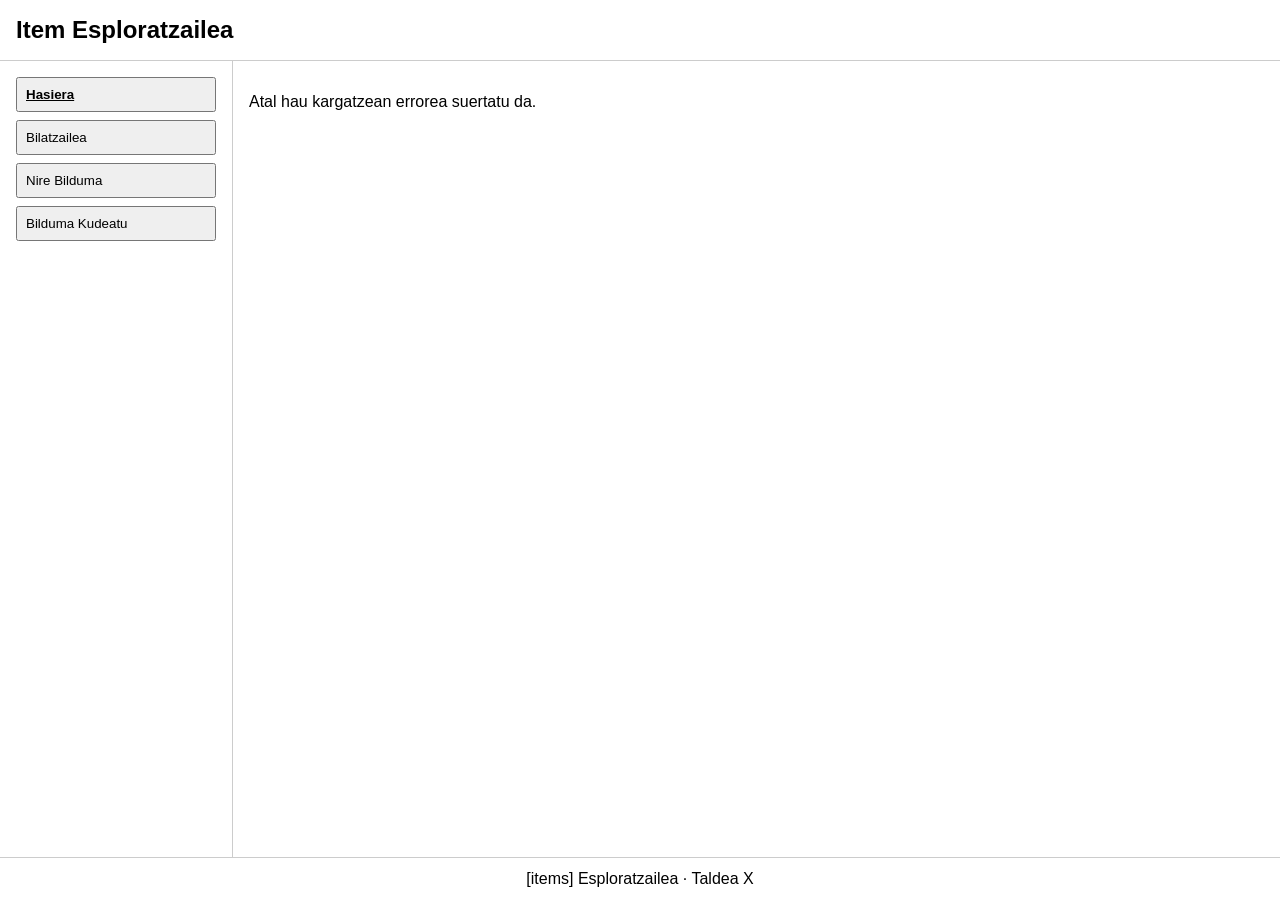
==== index.html @ 2af422e2 "Add files via upload" ====
<!DOCTYPE html>
<html lang="eu">
<head>
  <meta charset="UTF-8">
  <meta name="viewport" content="width=device-width, initial-scale=1.0">
  <title>Item esploratzailea</title>
  <link rel="stylesheet" href="css/styles.css">
</head>
<body>

  <header id="goiburua">
    <h1>Item Esploratzailea</h1>
  </header>

  <div id="biltegi-nagusia">

    <nav id="menu-nagusia">
      <button data-seccion="hasiera" class="active">Hasiera</button>
      <button data-seccion="bilatzaile">Bilatzailea</button>
      <button data-seccion="bilduma">Nire Bilduma</button>
      <button data-seccion="kudeatuBilduma">Bilduma Kudeatu</button>
    </nav>

    <main>
      <section id="atala-hasiera" class="atala aktiboa"></section>
      <section id="atala-bilatzaile" class="atala"></section>
      <section id="atala-bilduma" class="atala"></section>
      <section id="atala-kudeatuBilduma" class="atala"></section>
    </main>

  </div>

  <footer id="oina">
    <p> [items] Esploratzailea · Taldea X</p>
  </footer>

  <script src="js/item.js"></script>
  <script src="js/bildumaStorage.js"></script>
  <script src="js/api.js"></script>
  <script src="js/app.js"></script>
</body>
</html>
---- css/styles.css ----
body {
  font-family: sans-serif;
  margin: 0;
  min-height: 100vh;
  display: flex;
  flex-direction: column;
}

#goiburua {
  padding: 16px;
  border-bottom: 1px solid #ccc;
}

#goiburua h1 {
  margin: 0;
  font-size: 1.5rem;
}

#biltegi-nagusia {
  flex: 1;
  display: flex;
}

#menu-nagusia {
  display: flex;
  flex-direction: column;
  gap: 8px;
  width: 200px;
  flex-shrink: 0;
  padding: 16px;
  border-right: 1px solid #ccc;
}

#menu-nagusia button {
  padding: 8px;
  text-align: left;
}

#menu-nagusia button.active {
  font-weight: bold;
  text-decoration: underline;
}

main {
  flex: 1;
  padding: 16px;
}

#oina {
  padding: 12px 16px;
  border-top: 1px solid #ccc;
  text-align: center;
}

#oina p {
  margin: 0;
}

.atala {
  display: none;
}

.atala.aktiboa {
  display: block;
}

.item-card {
  border: 1px solid #ccc;
  border-radius: 6px;
  padding: 12px;
  margin-bottom: 12px;
  cursor: pointer;
}

.item-card img {
  max-width: 100%;
  height: auto;
}

.item-card.hautatua {
  outline: 2px solid #00a870;
}

.bilatzaile-edukia,
.bilduma-edukiak {
  display: grid;
  grid-template-columns: 2fr 1fr;
  gap: 24px;
  align-items: start;
}

#bilaketa,
#bilduma-kontrolak,
#ekintzak-kudeatu{
  margin-bottom: 24px;
}

#egoera-bilatzen:empty,
#bilduma-kontrolak:empty {
  display: none;
}

.panel {
  border: 1px solid #ccc;
  border-radius: 6px;
  padding: 12px;
}

.panel h3 {
  margin-top: 0;
}

@media (max-width: 800px) {
  #biltegi-nagusia {
    flex-direction: column;
  }

  #menu-nagusia {
    width: auto;
    flex-direction: row;
    flex-wrap: wrap;
    border-right: none;
    border-bottom: 1px solid #ccc;
  }

  .bilatzaile-edukia,
  .bilduma-edukiak {
    grid-template-columns: 1fr;
  }
}
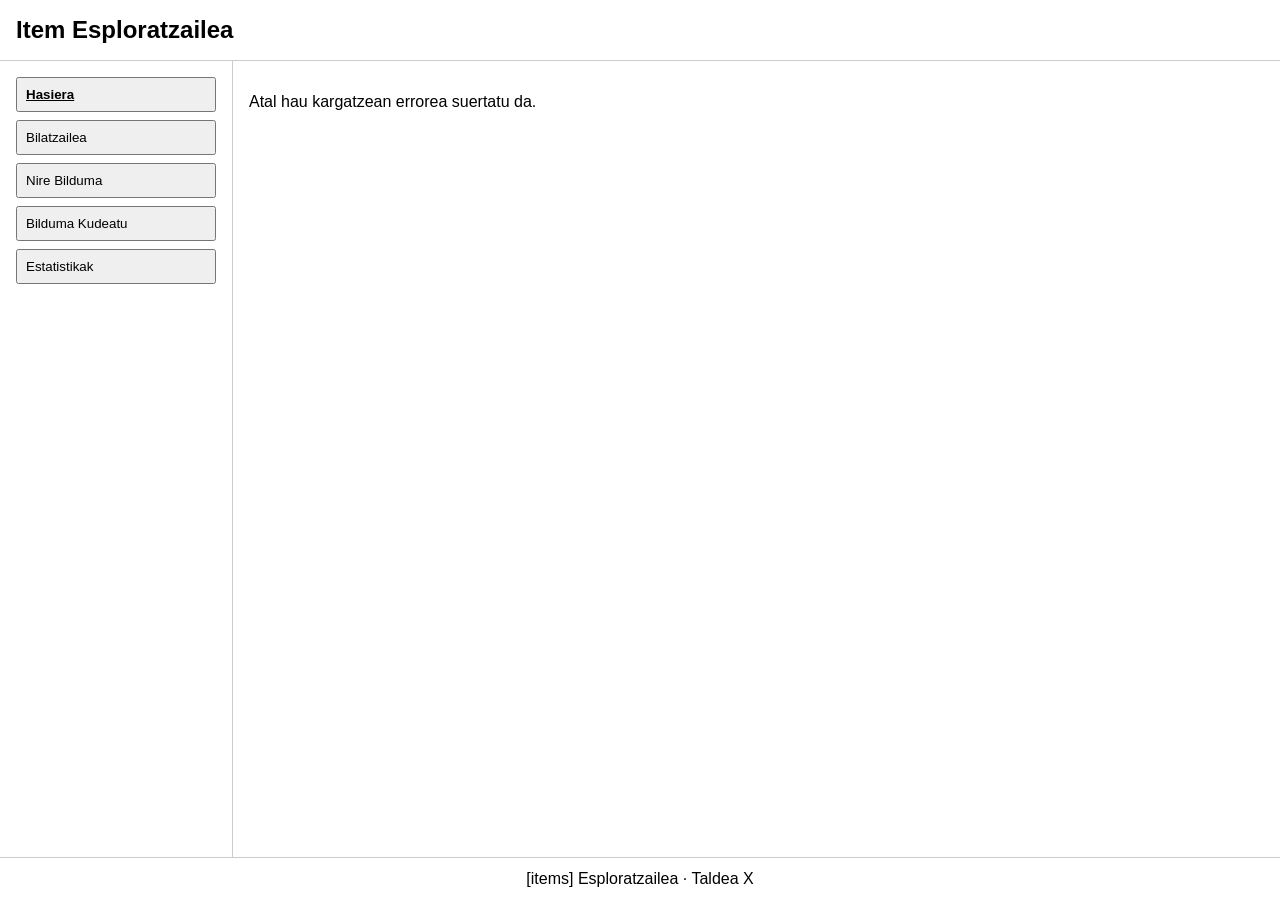
==== commit 66b0d6dc: "4. urratsa: Estatistikak atala gehituta" ====
--- a/index.html
+++ b/index.html
@@ -19,6 +19,7 @@
       <button data-seccion="bilatzaile">Bilatzailea</button>
       <button data-seccion="bilduma">Nire Bilduma</button>
       <button data-seccion="kudeatuBilduma">Bilduma Kudeatu</button>
+      <button data-seccion="estatistikak">Estatistikak</button>
     </nav>
 
     <main>
@@ -26,6 +27,7 @@
       <section id="atala-bilatzaile" class="atala"></section>
       <section id="atala-bilduma" class="atala"></section>
       <section id="atala-kudeatuBilduma" class="atala"></section>
+      <section id="atala-estatistikak" class="atala"></section>
     </main>
 
   </div>
--- a/css/styles.css
+++ b/css/styles.css
@@ -92,8 +92,10 @@
 #bilaketa,
 #bilduma-kontrolak,
 #ekintzak-kudeatu{
-  margin-bottom: 24px;
-}
+  display: flex;
+  flex-wrap: wrap;      /* Por si la pantalla es pequeña, que bajen sin romperse */
+  align-items: center;  /* Los alinea verticalmente al centro */
+  gap: 16px;}
 
 #egoera-bilatzen:empty,
 #bilduma-kontrolak:empty {
@@ -108,6 +110,22 @@
 
 .panel h3 {
   margin-top: 0;
+}
+
+ .kudeatu {
+  border: 1px solid #d1d5db;
+  border-radius: 8px;
+  padding: 20px;
+  margin-bottom: 20px; 
+  background-color: #ffffff;
+  }
+
+.kudeatu input,
+.kudeatu textarea {
+  width: 100%;
+  box-sizing: border-box;
+  margin-bottom: 12px;
+  padding: 8px;
 }
 
 @media (max-width: 800px) {
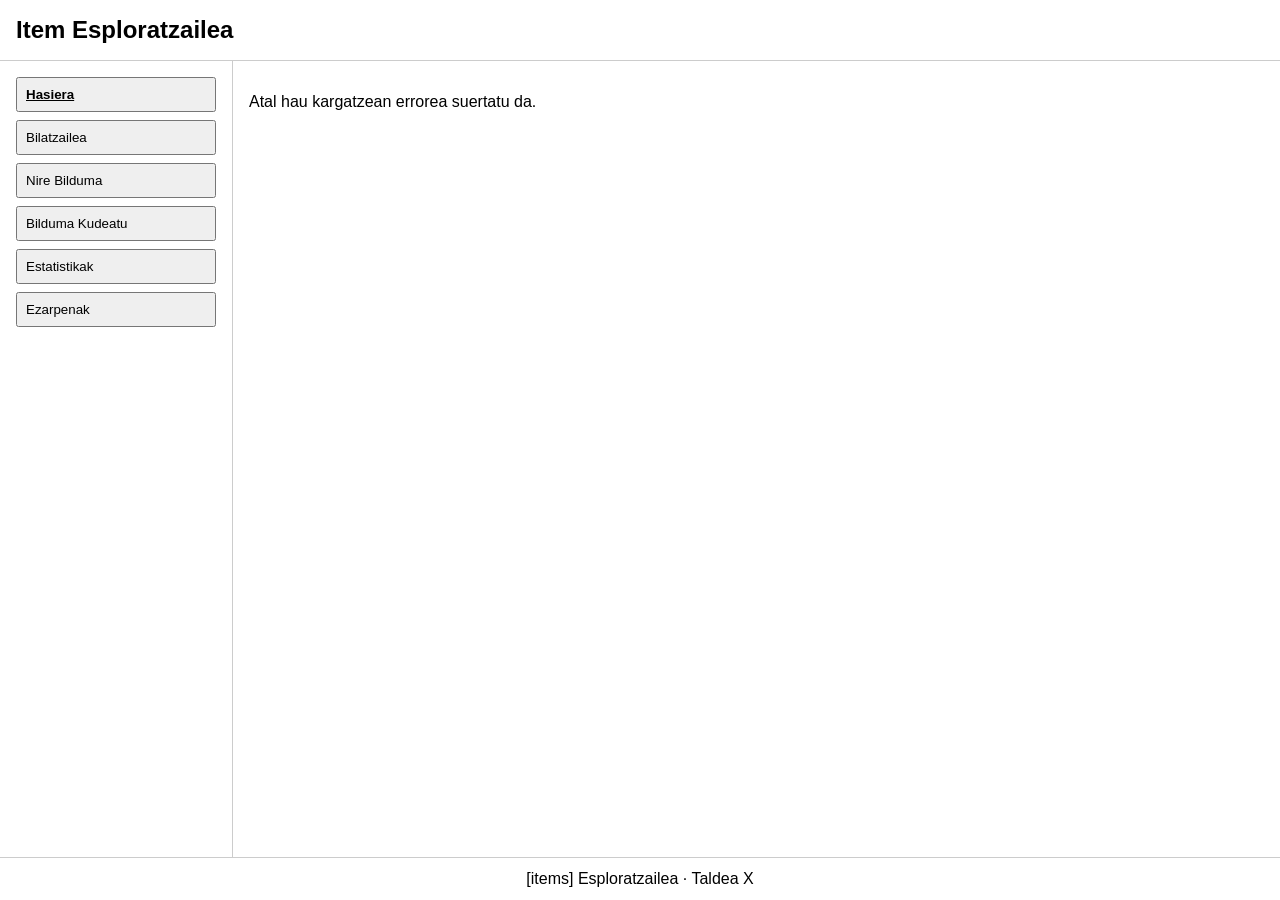
==== commit a9911e6e: "5. urratsa: Ezarpenak atala eta modu iluna" ====
--- a/index.html
+++ b/index.html
@@ -20,6 +20,7 @@
       <button data-seccion="bilduma">Nire Bilduma</button>
       <button data-seccion="kudeatuBilduma">Bilduma Kudeatu</button>
       <button data-seccion="estatistikak">Estatistikak</button>
+      <button data-seccion="ezarpenak">Ezarpenak</button>
     </nav>
 
     <main>
@@ -28,6 +29,7 @@
       <section id="atala-bilduma" class="atala"></section>
       <section id="atala-kudeatuBilduma" class="atala"></section>
       <section id="atala-estatistikak" class="atala"></section>
+      <section id="atala-ezarpenak" class="atala"></section>
     </main>
 
   </div>
--- a/css/styles.css
+++ b/css/styles.css
@@ -20,7 +20,15 @@
   flex: 1;
   display: flex;
 }
-
+#bilatzaile-edukia {
+  display: flex;
+  gap: 20px;
+  align-items: flex-start;
+}
+#bilatzaile-edukia .panel {
+  flex: 1;
+  margin-bottom: 0; 
+}
 #menu-nagusia {
   display: flex;
   flex-direction: column;
@@ -54,6 +62,12 @@
 
 #oina p {
   margin: 0;
+}
+
+body.iluna {
+  background: #1e1e1e;
+  color: #eee;
+  color-scheme: dark;
 }
 
 .atala {
@@ -93,8 +107,8 @@
 #bilduma-kontrolak,
 #ekintzak-kudeatu{
   display: flex;
-  flex-wrap: wrap;      /* Por si la pantalla es pequeña, que bajen sin romperse */
-  align-items: center;  /* Los alinea verticalmente al centro */
+  flex-wrap: wrap;      
+  align-items: center; 
   gap: 16px;}
 
 #egoera-bilatzen:empty,
@@ -106,6 +120,7 @@
   border: 1px solid #ccc;
   border-radius: 6px;
   padding: 12px;
+  margin-bottom: 16px;
 }
 
 .panel h3 {
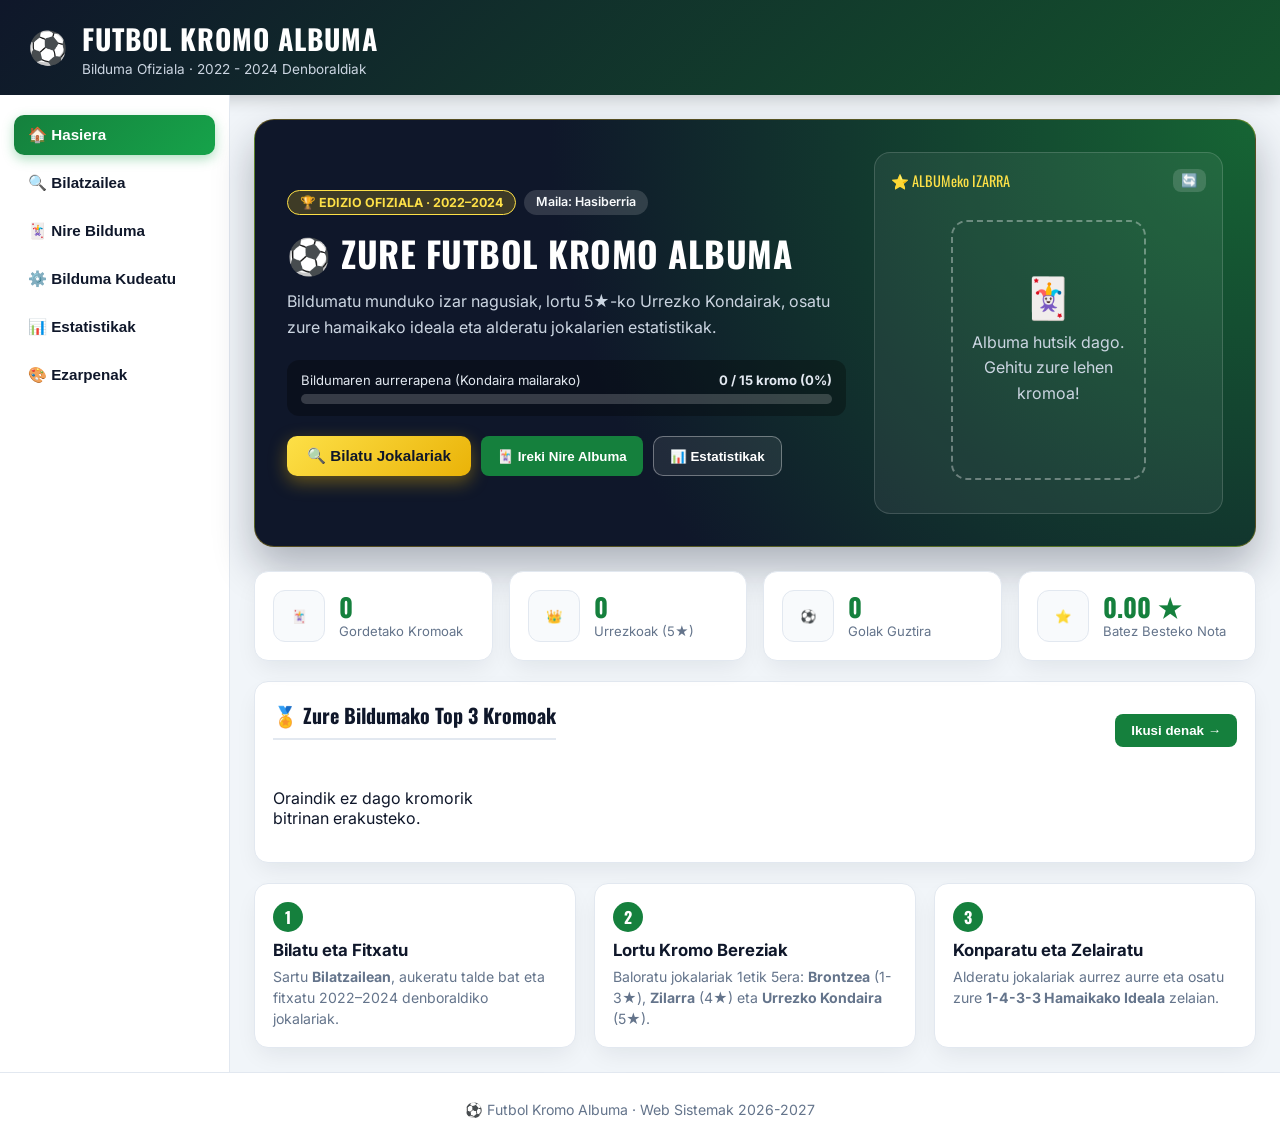
==== commit cee18afc: "Milestone 2: kromo albuma, portada, konparatzailea eta ezarpenak hobetuta" ====
--- a/index.html
+++ b/index.html
@@ -3,24 +3,33 @@
 <head>
   <meta charset="UTF-8">
   <meta name="viewport" content="width=device-width, initial-scale=1.0">
-  <title>Item esploratzailea</title>
+  <title>Kromo Albuma · Item Esploratzailea</title>
+  <link rel="preconnect" href="https://fonts.googleapis.com">
+  <link rel="preconnect" href="https://fonts.gstatic.com" crossorigin>
+  <link href="https://fonts.googleapis.com/css2?family=Inter:wght@400;500;600;700&family=Oswald:wght@600;700&display=swap" rel="stylesheet">
   <link rel="stylesheet" href="css/styles.css">
 </head>
 <body>
 
   <header id="goiburua">
-    <h1>Item Esploratzailea</h1>
+    <div class="goiburua-edukia">
+      <span class="goiburua-ikonoa">⚽</span>
+      <div>
+        <h1>FUTBOL KROMO ALBUMA</h1>
+        <p class="goiburua-azpititulua">Bilduma Ofiziala · 2022 - 2024 Denboraldiak</p>
+      </div>
+    </div>
   </header>
 
   <div id="biltegi-nagusia">
 
     <nav id="menu-nagusia">
-      <button data-seccion="hasiera" class="active">Hasiera</button>
-      <button data-seccion="bilatzaile">Bilatzailea</button>
-      <button data-seccion="bilduma">Nire Bilduma</button>
-      <button data-seccion="kudeatuBilduma">Bilduma Kudeatu</button>
-      <button data-seccion="estatistikak">Estatistikak</button>
-      <button data-seccion="ezarpenak">Ezarpenak</button>
+      <button data-seccion="hasiera" class="active">🏠 Hasiera</button>
+      <button data-seccion="bilatzaile">🔍 Bilatzailea</button>
+      <button data-seccion="bilduma">🃏 Nire Bilduma</button>
+      <button data-seccion="kudeatuBilduma">⚙️ Bilduma Kudeatu</button>
+      <button data-seccion="estatistikak">📊 Estatistikak</button>
+      <button data-seccion="ezarpenak">🎨 Ezarpenak</button>
     </nav>
 
     <main>
@@ -35,7 +44,7 @@
   </div>
 
   <footer id="oina">
-    <p> [items] Esploratzailea · Taldea X</p>
+    <p>⚽ Futbol Kromo Albuma · Web Sistemak 2026-2027</p>
   </footer>
 
   <script src="js/item.js"></script>
@@ -43,4 +52,4 @@
   <script src="js/api.js"></script>
   <script src="js/app.js"></script>
 </body>
-</html>
+</html>
--- a/css/styles.css
+++ b/css/styles.css
@@ -1,149 +1,1651 @@
+:root {
+  --bg: #f1f5f9;
+  --surface: #ffffff;
+  --surface-alt: #f8fafc;
+  --text: #0f172a;
+  --text-muted: #64748b;
+  --border: #e2e8f0;
+  --primary: #15803d;
+  --primary-hover: #166534;
+  --accent: #eab308;
+  --shadow: 0 10px 25px -5px rgba(15, 23, 42, 0.08);
+}
+
+body.iluna {
+  --bg: #0b1120;
+  --surface: #1e293b;
+  --surface-alt: #0f172a;
+  --text: #f1f5f9;
+  --text-muted: #94a3b8;
+  --border: #334155;
+  --primary: #22c55e;
+  --primary-hover: #16a34a;
+  --shadow: 0 12px 30px rgba(0, 0, 0, 0.45);
+  color-scheme: dark;
+}
+
+* {
+  box-sizing: border-box;
+}
+
 body {
-  font-family: sans-serif;
+  font-family: 'Inter', sans-serif;
+  background-color: var(--bg);
+  color: var(--text);
   margin: 0;
   min-height: 100vh;
   display: flex;
   flex-direction: column;
-}
-
+  transition: background-color 0.25s ease, color 0.25s ease;
+}
+
+/* ===== GOIBURUA ===== */
 #goiburua {
-  padding: 16px;
-  border-bottom: 1px solid #ccc;
+  background: linear-gradient(135deg, #0f172a 0%, #14532d 100%);
+  color: #ffffff;
+  padding: 18px 28px;
+  box-shadow: 0 4px 16px rgba(0, 0, 0, 0.2);
+}
+
+.goiburua-edukia {
+  display: flex;
+  align-items: center;
+  gap: 14px;
+}
+
+.goiburua-ikonoa {
+  font-size: 2rem;
 }
 
 #goiburua h1 {
+  font-family: 'Oswald', sans-serif;
   margin: 0;
-  font-size: 1.5rem;
-}
-
+  font-size: 1.75rem;
+  letter-spacing: 1px;
+}
+
+.goiburua-azpititulua {
+  margin: 2px 0 0;
+  font-size: 0.85rem;
+  color: #cbd5e1;
+}
+
+/* ===== EGITURA NAGUSIA ===== */
 #biltegi-nagusia {
   flex: 1;
   display: flex;
 }
-#bilatzaile-edukia {
-  display: flex;
-  gap: 20px;
-  align-items: flex-start;
-}
-#bilatzaile-edukia .panel {
-  flex: 1;
-  margin-bottom: 0; 
-}
+
 #menu-nagusia {
   display: flex;
   flex-direction: column;
   gap: 8px;
-  width: 200px;
+  width: 230px;
   flex-shrink: 0;
-  padding: 16px;
-  border-right: 1px solid #ccc;
+  padding: 20px 14px;
+  background-color: var(--surface);
+  border-right: 1px solid var(--border);
 }
 
 #menu-nagusia button {
-  padding: 8px;
+  padding: 11px 14px;
   text-align: left;
+  font-size: 0.95rem;
+  font-weight: 600;
+  border: none;
+  border-radius: 10px;
+  background: transparent;
+  color: var(--text);
+  cursor: pointer;
+  transition: all 0.2s ease;
+}
+
+#menu-nagusia button:hover {
+  background-color: var(--surface-alt);
+  transform: translateX(3px);
 }
 
 #menu-nagusia button.active {
-  font-weight: bold;
-  text-decoration: underline;
+  background: linear-gradient(135deg, #15803d, #16a34a);
+  color: #ffffff;
+  box-shadow: 0 4px 12px rgba(22, 163, 74, 0.35);
 }
 
 main {
   flex: 1;
-  padding: 16px;
-}
-
-#oina {
-  padding: 12px 16px;
-  border-top: 1px solid #ccc;
-  text-align: center;
-}
-
-#oina p {
-  margin: 0;
-}
-
-body.iluna {
-  background: #1e1e1e;
-  color: #eee;
-  color-scheme: dark;
+  padding: 24px;
+  max-width: 1500px;
+}
+
+main > section > h2 {
+  font-family: 'Oswald', sans-serif;
+  font-size: 1.8rem;
+  margin-top: 0;
+  letter-spacing: 0.5px;
 }
 
 .atala {
   display: none;
+  animation: agertu 0.25s ease;
 }
 
 .atala.aktiboa {
   display: block;
 }
 
-.item-card {
-  border: 1px solid #ccc;
-  border-radius: 6px;
-  padding: 12px;
-  margin-bottom: 12px;
+@keyframes agertu {
+  from { opacity: 0; transform: translateY(6px); }
+  to { opacity: 1; transform: translateY(0); }
+}
+
+/* ===== PANELAK ETA BOTOIAK ===== */
+.panel {
+  background-color: var(--surface);
+  border: 1px solid var(--border);
+  border-radius: 14px;
+  padding: 18px;
+  margin-bottom: 20px;
+  box-shadow: var(--shadow);
+}
+
+.panel h3 {
+  font-family: 'Oswald', sans-serif;
+  margin-top: 0;
+  font-size: 1.25rem;
+  border-bottom: 2px solid var(--border);
+  padding-bottom: 8px;
+}
+
+input[type="text"],
+input[type="number"],
+select,
+textarea {
+  padding: 9px 12px;
+  border: 1px solid var(--border);
+  border-radius: 8px;
+  background-color: var(--surface-alt);
+  color: var(--text);
+  font-family: inherit;
+  font-size: 0.92rem;
+}
+
+button[type="submit"],
+.botoi-nagusia,
+#harritu-botoia,
+#emaitzak-ezabatu,
+#botoia-hustu {
+  padding: 9px 16px;
+  border: none;
+  border-radius: 8px;
+  font-weight: 600;
   cursor: pointer;
-}
-
-.item-card img {
-  max-width: 100%;
-  height: auto;
-}
-
-.item-card.hautatua {
-  outline: 2px solid #00a870;
-}
-
-.bilatzaile-edukia,
+  background-color: var(--primary);
+  color: #ffffff;
+  transition: all 0.2s ease;
+}
+
+button[type="submit"]:hover,
+.botoi-nagusia:hover {
+  background-color: var(--primary-hover);
+  transform: translateY(-1px);
+}
+
+#harritu-botoia {
+  background: linear-gradient(135deg, #d97706, #eab308);
+  color: #0f172a;
+}
+
+#emaitzak-ezabatu,
+#botoia-hustu,
+.botoi-arriskua {
+  background-color: #dc2626;
+  color: #ffffff;
+  padding: 9px 16px;
+  border: none;
+  border-radius: 8px;
+  font-weight: 600;
+  cursor: pointer;
+}
+
+/* ===== SARETAK (BILATZAILEA ETA BILDUMA) ===== */
+#bilatzaile-edukia {
+  display: grid;
+  grid-template-columns: 1fr 1.6fr 1.2fr;
+  gap: 20px;
+  align-items: start;
+}
+
 .bilduma-edukiak {
   display: grid;
-  grid-template-columns: 2fr 1fr;
+  grid-template-columns: 1.8fr 1.1fr;
   gap: 24px;
   align-items: start;
 }
 
 #bilaketa,
-#bilduma-kontrolak,
-#ekintzak-kudeatu{
-  display: flex;
-  flex-wrap: wrap;      
-  align-items: center; 
-  gap: 16px;}
-
-#egoera-bilatzen:empty,
-#bilduma-kontrolak:empty {
-  display: none;
-}
-
-.panel {
-  border: 1px solid #ccc;
+#bilduma-kontrolak {
+  display: flex;
+  flex-wrap: wrap;
+  align-items: center;
+  gap: 14px;
+}
+
+.kontrol-taldea {
+  display: flex;
+  flex-direction: column;
+  gap: 4px;
+  font-size: 0.85rem;
+  font-weight: 600;
+}
+
+/* Kromo sareta (Album estiloa) */
+#lista-bilduma,
+#emaitzak-bilaketa {
+  display: grid;
+  grid-template-columns: repeat(auto-fill, minmax(195px, 1fr));
+  gap: 18px;
+}
+
+/* ===== KROMO DISEINUA (PANINI / FUT STYLE) ===== */
+.kromo {
+  position: relative;
+  border-radius: 16px;
+  padding: 14px 12px;
+  cursor: pointer;
+  overflow: hidden;
+  display: flex;
+  flex-direction: column;
+  align-items: center;
+  text-align: center;
+  border: 3px solid #94a3b8;
+  box-shadow: 0 10px 20px rgba(0, 0, 0, 0.18);
+  transition: transform 0.15s ease, box-shadow 0.2s ease;
+  user-select: none;
+}
+
+.kromo:hover {
+  box-shadow: 0 16px 32px rgba(0, 0, 0, 0.3);
+}
+
+.kromo.hautatua {
+  outline: 4px solid #22c55e;
+  outline-offset: 2px;
+}
+
+/* Distira holografikoa */
+.kromo-distira {
+  position: absolute;
+  inset: 0;
+  background: linear-gradient(
+    115deg,
+    transparent 20%,
+    rgba(255, 255, 255, 0.35) 48%,
+    rgba(255, 255, 255, 0.55) 50%,
+    rgba(255, 255, 255, 0.35) 52%,
+    transparent 80%
+  );
+  transform: translateX(-100%);
+  transition: transform 0.6s ease;
+  pointer-events: none;
+}
+
+.kromo:hover .kromo-distira {
+  transform: translateX(100%);
+}
+
+/* Kromo motak (Arrarotasuna) */
+.kromo-estandar {
+  background: linear-gradient(160deg, #1e293b 0%, #334155 55%, #0f172a 100%);
+  border-color: #38bdf8;
+  color: #f8fafc;
+}
+
+.kromo-brontzea {
+  background: linear-gradient(160deg, #7c2d12 0%, #b45309 50%, #451a03 100%);
+  border-color: #f59e0b;
+  color: #fef3c7;
+}
+
+.kromo-zilarra {
+  background: linear-gradient(160deg, #cbd5e1 0%, #f8fafc 45%, #94a3b8 100%);
+  border-color: #e2e8f0;
+  color: #0f172a;
+}
+
+.kromo-urrea {
+  background: linear-gradient(155deg, #fde047 0%, #eab308 42%, #a16207 100%);
+  border-color: #fef08a;
+  color: #1c1917;
+  box-shadow: 0 10px 25px rgba(234, 179, 8, 0.4);
+}
+
+.kromo-goia {
+  width: 100%;
+  display: flex;
+  justify-content: space-between;
+  align-items: flex-start;
+}
+
+.kromo-ezkerra {
+  display: flex;
+  flex-direction: column;
+  align-items: center;
+  gap: 2px;
+}
+
+.kromo-nota {
+  font-family: 'Oswald', sans-serif;
+  font-size: 1.2rem;
+  font-weight: 700;
+  line-height: 1;
+}
+
+.kromo-posizioa {
+  font-size: 0.7rem;
+  font-weight: 700;
+  letter-spacing: 0.5px;
+  opacity: 0.85;
+}
+
+.kromo-armarria {
+  width: 26px;
+  height: 26px;
+  object-fit: contain;
+  margin-top: 3px;
+  background: rgba(255, 255, 255, 0.85);
+  border-radius: 50%;
+  padding: 2px;
+}
+
+.kromo-denboraldia {
+  font-family: 'Oswald', sans-serif;
+  font-size: 0.85rem;
+  background: rgba(0, 0, 0, 0.25);
+  color: #ffffff;
+  padding: 2px 7px;
   border-radius: 6px;
+}
+
+.kromo-irudia-kontainerra {
+  width: 96px;
+  height: 96px;
+  margin: 4px 0 8px;
+  border-radius: 50%;
+  background: rgba(255, 255, 255, 0.22);
+  border: 2px solid rgba(255, 255, 255, 0.5);
+  overflow: hidden;
+  display: flex;
+  align-items: center;
+  justify-content: center;
+}
+
+.kromo-argazkia {
+  width: 100%;
+  height: 100%;
+  object-fit: cover;
+}
+
+.kromo-izena-plaka {
+  width: 100%;
+  background: rgba(0, 0, 0, 0.22);
+  border-radius: 8px;
+  padding: 5px 6px;
+  margin-bottom: 8px;
+}
+
+.kromo-zilarra .kromo-izena-plaka,
+.kromo-urrea .kromo-izena-plaka {
+  background: rgba(255, 255, 255, 0.45);
+}
+
+.kromo-izena-plaka h3 {
+  font-family: 'Oswald', sans-serif;
+  margin: 0;
+  font-size: 1rem;
+  text-transform: uppercase;
+  white-space: nowrap;
+  overflow: hidden;
+  text-overflow: ellipsis;
+}
+
+.kromo-taldea {
+  margin: 1px 0 0;
+  font-size: 0.75rem;
+  opacity: 0.85;
+  white-space: nowrap;
+  overflow: hidden;
+  text-overflow: ellipsis;
+}
+
+.kromo-stats-barra {
+  width: 100%;
+  display: grid;
+  grid-template-columns: repeat(3, 1fr);
+  border-top: 1px solid rgba(255, 255, 255, 0.35);
+  padding-top: 6px;
+}
+
+.kromo-zilarra .kromo-stats-barra,
+.kromo-urrea .kromo-stats-barra {
+  border-top-color: rgba(0, 0, 0, 0.2);
+}
+
+.kromo-stats-barra div {
+  display: flex;
+  flex-direction: column;
+  line-height: 1.1;
+}
+
+.kromo-stats-barra span {
+  font-family: 'Oswald', sans-serif;
+  font-size: 1rem;
+  font-weight: 700;
+}
+
+.kromo-stats-barra small {
+  font-size: 0.65rem;
+  opacity: 0.8;
+}
+
+/* ===== BOTONES INFERIORES DEL CROMO (KONPARATU + VOLTEO) ===== */
+.kromo-ekintza-lerroa {
+  margin-top: 8px;
+  width: 100%;
+  display: flex;
+  gap: 6px;
+  align-items: stretch;
+  height: 28px;
+}
+
+.kromo-ekintza-lerroa .konparatu-etiketa {
+  flex: 1;
+  margin-top: 0;
+  padding: 0 8px;
+  display: flex;
+  align-items: center;
+  justify-content: center;
+  gap: 6px;
+  background: rgba(15, 23, 42, 0.28);
+  border: 1px solid rgba(255, 255, 255, 0.35);
+  border-radius: 8px;
+  color: inherit;
+  font-size: 0.72rem;
+  font-weight: 700;
+  letter-spacing: 0.3px;
+  text-transform: uppercase;
+  cursor: pointer;
+  transition: all 0.2s ease;
+  user-select: none;
+}
+
+.kromo-ekintza-lerroa .konparatu-etiketa:hover {
+  background: rgba(15, 23, 42, 0.45);
+}
+
+.kromo-ekintza-lerroa .konparatu-etiketa:has(input:checked) {
+  background: #15803d;
+  border-color: #86efac;
+  color: #ffffff;
+  box-shadow: 0 2px 8px rgba(21, 128, 61, 0.5);
+}
+
+.konparatu-check {
+  width: 13px !important;
+  height: 13px !important;
+  min-width: 13px;
+  margin: 0;
+  accent-color: #22c55e;
+  cursor: pointer;
+  flex-shrink: 0;
+}
+
+.buelta-botoia {
+  width: 30px;
+  flex-shrink: 0;
+  display: flex;
+  align-items: center;
+  justify-content: center;
+  background: rgba(15, 23, 42, 0.28);
+  color: inherit;
+  border: 1px solid rgba(255, 255, 255, 0.35);
+  border-radius: 8px;
+  padding: 0;
+  font-size: 0.85rem;
+  cursor: pointer;
+  transition: all 0.2s ease;
+}
+
+.buelta-botoia:hover {
+  background: rgba(15, 23, 42, 0.5);
+  transform: rotate(180deg);
+}
+
+/* ===== KROMOAREN BUELTA (CARA / REVERSO 3D) ===== */
+.kromo-barnea {
+  width: 100%;
+  transition: transform 0.6s cubic-bezier(0.22, 1, 0.36, 1);
+  transform-style: preserve-3d;
+}
+
+.kromo.buelta-emanda .kromo-barnea {
+  transform: rotateY(180deg);
+}
+
+.kromo-aurpegia {
+  width: 100%;
+  display: flex;
+  flex-direction: column;
+  align-items: center;
+  backface-visibility: hidden;
+}
+
+.kromo-atzea {
+  position: absolute;
+  inset: 0;
   padding: 12px;
+  transform: rotateY(180deg);
+  justify-content: space-between;
+  text-align: left;
+  background: rgba(15, 23, 42, 0.92);
+  color: #f8fafc;
+  border-radius: 13px;
+}
+
+.kromo-atze-goia {
+  width: 100%;
+  display: flex;
+  justify-content: space-between;
+  align-items: center;
+  font-family: 'Oswald', sans-serif;
+  font-size: 0.9rem;
+  color: #fde047;
+  border-bottom: 1px solid rgba(255, 255, 255, 0.2);
+  padding-bottom: 4px;
+}
+
+.kromo-atze-datuak {
+  list-style: none;
+  padding: 0;
+  margin: 6px 0;
+  width: 100%;
+  font-size: 0.76rem;
+  display: flex;
+  flex-direction: column;
+  gap: 4px;
+}
+
+.kromo-atze-datuak li {
+  display: flex;
+  justify-content: space-between;
+  border-bottom: 1px dashed rgba(255, 255, 255, 0.15);
+  padding-bottom: 2px;
+}
+
+.kromo-atze-iruzkina {
+  width: 100%;
+  margin: 0;
+  font-size: 0.74rem;
+  font-style: italic;
+  background: rgba(255, 255, 255, 0.1);
+  padding: 6px;
+  border-radius: 6px;
+  text-align: center;
+  overflow: hidden;
+  text-overflow: ellipsis;
+}
+
+/* ===== XEHETASUNEN FITXA ===== */
+.xehetasun-goiburua {
+  display: flex;
+  align-items: center;
+  gap: 16px;
   margin-bottom: 16px;
 }
 
-.panel h3 {
-  margin-top: 0;
-}
-
- .kudeatu {
-  border: 1px solid #d1d5db;
+.xehetasun-foto {
+  width: 90px;
+  height: 90px;
+  border-radius: 50%;
+  object-fit: cover;
+  border: 3px solid var(--primary);
+}
+
+.xehetasun-goiburua h2 {
+  font-family: 'Oswald', sans-serif;
+  margin: 0 0 4px;
+}
+
+.xehetasun-azpititulua {
+  display: flex;
+  align-items: center;
+  gap: 6px;
+  margin: 0 0 8px;
+  color: var(--text-muted);
+  font-size: 0.9rem;
+}
+
+.txapa {
+  display: inline-block;
+  padding: 3px 9px;
+  border-radius: 999px;
+  font-size: 0.75rem;
+  font-weight: 600;
+  background-color: var(--surface-alt);
+  border: 1px solid var(--border);
+  margin-right: 4px;
+}
+
+.txapa-berdea { background: #dcfce7; color: #166534; border-color: #86efac; }
+.txapa-gorria { background: #fee2e2; color: #991b1b; border-color: #fca5a5; }
+
+.xehetasun-sareta {
+  display: grid;
+  grid-template-columns: 1fr 1fr;
+  gap: 8px;
+  font-size: 0.88rem;
+  background: var(--surface-alt);
+  padding: 12px;
+  border-radius: 10px;
+  margin-bottom: 16px;
+}
+
+.stats-koadroa {
+  display: grid;
+  grid-template-columns: repeat(3, 1fr);
+  gap: 8px;
+  margin-bottom: 16px;
+}
+
+.stat-kutxa {
+  background: var(--surface-alt);
+  border: 1px solid var(--border);
   border-radius: 8px;
+  padding: 8px;
+  text-align: center;
+}
+
+.stat-kutxa strong {
+  display: block;
+  font-family: 'Oswald', sans-serif;
+  font-size: 1.2rem;
+  color: var(--primary);
+}
+
+.stat-kutxa span {
+  font-size: 0.75rem;
+  color: var(--text-muted);
+}
+
+.balorazio-blokea {
+  display: flex;
+  flex-direction: column;
+  gap: 8px;
+}
+
+.balorazio-izarrak {
+  font-size: 1.2rem;
+  color: #eab308;
+  margin: 0;
+}
+
+.iruzkin-kutxa {
+  background: var(--surface-alt);
+  padding: 10px;
+  border-radius: 8px;
+  margin: 0;
+  font-style: italic;
+}
+
+/* ===== ESTATISTIKAK (BANAKETA BARRAK ETA LORPENAK) ===== */
+.banaketa-errenkada {
+  display: flex;
+  align-items: center;
+  gap: 8px;
+  margin: 4px 0;
+  max-width: 450px;
+}
+
+.banaketa-errenkada span:first-child {
+  width: 38px;
+  font-weight: 700;
+}
+
+.banaketa-errenkada span:last-child {
+  width: 78px;
+  font-size: 0.9rem;
+}
+
+.barra-atzekoa {
+  flex: 1;
+  height: 16px;
+  background-color: var(--border);
+  border-radius: 4px;
+  overflow: hidden;
+}
+
+.barra-aurrekoa {
+  height: 100%;
+  background: linear-gradient(90deg, #15803d, #22c55e);
+}
+
+.lorpenak-sareta {
+  display: grid;
+  grid-template-columns: repeat(auto-fill, minmax(260px, 1fr));
+  gap: 14px;
+}
+
+.lorpen-txartela {
+  display: flex;
+  align-items: center;
+  gap: 12px;
+  padding: 14px;
+  border-radius: 12px;
+  border: 1px solid var(--border);
+  background: var(--surface-alt);
+  transition: transform 0.2s ease;
+}
+
+.lorpen-txartela.lortuta {
+  border-color: #22c55e;
+  background: rgba(34, 197, 94, 0.1);
+}
+
+.lorpen-txartela.blokeatuta {
+  opacity: 0.55;
+  filter: grayscale(0.8);
+}
+
+.lorpen-ikonoa {
+  font-size: 1.8rem;
+}
+
+.lorpen-txartela strong {
+  display: block;
+  font-size: 0.95rem;
+}
+
+.lorpen-txartela p {
+  margin: 2px 0 0;
+  font-size: 0.78rem;
+  color: var(--text-muted);
+}
+
+.lorpen-egoera {
+  margin-left: auto;
+  font-size: 0.75rem;
+  font-weight: 700;
+  white-space: nowrap;
+}
+
+/* ===== KONPARATZAILEA ===== */
+.konparatzailea-goiburua {
+  display: flex;
+  justify-content: space-between;
+  align-items: center;
+  margin-bottom: 12px;
+}
+
+.konparatzailea-scroll {
+  overflow-x: auto;
+}
+
+.konparatzailea-taula {
+  width: 100%;
+  border-collapse: collapse;
+  text-align: center;
+}
+
+.konparatzailea-taula th,
+.konparatzailea-taula td {
+  border: 1px solid var(--border);
+  padding: 10px;
+}
+
+.konparatzailea-taula thead th {
+  background-color: var(--surface-alt);
+  font-family: 'Oswald', sans-serif;
+}
+
+.konparatzailea-taula tbody th {
+  text-align: left;
+  background-color: var(--surface-alt);
+  width: 170px;
+}
+
+.konparaketa-foto {
+  width: 56px;
+  height: 56px;
+  border-radius: 50%;
+  object-fit: cover;
+  border: 2px solid var(--primary);
+}
+
+.konparaketa-onena {
+  background-color: rgba(34, 197, 94, 0.18);
+  font-weight: 700;
+}
+
+.konp-barra {
+  width: 100%;
+  height: 6px;
+  background: var(--border);
+  border-radius: 4px;
+  margin-top: 5px;
+  overflow: hidden;
+}
+
+.konp-barra div {
+  height: 100%;
+  background: var(--primary);
+}
+
+/* ===== KROMO-ZORROAREN MODALA (PACK OPENING) ===== */
+.zorro-modala {
+  position: fixed;
+  inset: 0;
+  background: rgba(15, 23, 42, 0.85);
+  backdrop-filter: blur(6px);
+  display: flex;
+  align-items: center;
+  justify-content: center;
+  z-index: 9999;
   padding: 20px;
-  margin-bottom: 20px; 
+}
+
+.zorro-modala.ezkutatuta,
+.zorro-fasea.ezkutatuta {
+  display: none !important;
+}
+
+.zorro-edukiontzia {
+  position: relative;
+  background: radial-gradient(circle at top, #1e293b 0%, #0f172a 100%);
+  border: 2px solid #eab308;
+  border-radius: 20px;
+  padding: 32px 28px;
+  width: 100%;
+  max-width: 440px;
+  text-align: center;
+  color: #ffffff;
+  box-shadow: 0 25px 60px rgba(0, 0, 0, 0.7), 0 0 30px rgba(234, 179, 8, 0.25);
+}
+
+.zorro-itxi {
+  position: absolute;
+  top: 12px;
+  right: 14px;
+  background: rgba(255, 255, 255, 0.12);
+  color: #ffffff;
+  border: none;
+  width: 32px;
+  height: 32px;
+  border-radius: 50%;
+  font-size: 1rem;
+  cursor: pointer;
+}
+
+.zorro-itxi:hover {
+  background: #dc2626;
+}
+
+.zorro-fasea {
+  display: flex;
+  flex-direction: column;
+  align-items: center;
+  gap: 18px;
+}
+
+.kromo-zorroa {
+  position: relative;
+  width: 210px;
+  height: 295px;
+  border-radius: 16px;
+  background: linear-gradient(145deg, #facc15 0%, #ca8a04 45%, #713f12 100%);
+  border: 3px solid #fef08a;
+  box-shadow: 0 15px 35px rgba(234, 179, 8, 0.45);
+  display: flex;
+  flex-direction: column;
+  align-items: center;
+  justify-content: center;
+  padding: 16px;
+  cursor: pointer;
+  overflow: hidden;
+  color: #1c1917;
+}
+
+.zorro-ikonoa {
+  font-size: 3.5rem;
+  margin-bottom: 8px;
+}
+
+.kromo-zorroa h3 {
+  font-family: 'Oswald', sans-serif;
+  font-size: 1.5rem;
+  margin: 0;
+  letter-spacing: 1px;
+}
+
+.kromo-zorroa p {
+  font-size: 0.75rem;
+  font-weight: 700;
+  margin: 4px 0 14px;
+  opacity: 0.85;
+}
+
+.zorro-txapa {
+  background: #0f172a;
+  color: #fde047;
+  font-size: 0.75rem;
+  font-weight: 700;
+  padding: 5px 12px;
+  border-radius: 999px;
+}
+
+.zorro-distira {
+  position: absolute;
+  inset: 0;
+  background: linear-gradient(120deg, transparent 30%, rgba(255, 255, 255, 0.6) 50%, transparent 70%);
+  animation: zorroDistira 2s infinite;
+}
+
+@keyframes zorroDistira {
+  0% { transform: translateX(-120%); }
+  100% { transform: translateX(120%); }
+}
+
+.dardara {
+  animation: dardaraAnim 1.6s infinite ease-in-out;
+}
+
+@keyframes dardaraAnim {
+  0%, 100% { transform: rotate(0deg) scale(1); }
+  20% { transform: rotate(-2.5deg) scale(1.02); }
+  40% { transform: rotate(2.5deg) scale(1.02); }
+  60% { transform: rotate(-1.5deg); }
+  80% { transform: rotate(1.5deg); }
+}
+
+.zorro-irekitzen {
+  animation: irekiLeherketa 0.45s forwards ease-out;
+}
+
+@keyframes irekiLeherketa {
+  0% { transform: scale(1); opacity: 1; filter: brightness(1); }
+  100% { transform: scale(1.35); opacity: 0; filter: brightness(3); }
+}
+
+.botoi-urrea {
+  padding: 11px 20px;
+  border: none;
+  border-radius: 10px;
+  font-weight: 700;
+  font-size: 0.95rem;
+  cursor: pointer;
+  background: linear-gradient(135deg, #fde047, #eab308);
+  color: #0f172a;
+  box-shadow: 0 6px 18px rgba(234, 179, 8, 0.4);
+  transition: transform 0.2s ease;
+}
+
+.botoi-urrea:hover:not(:disabled) {
+  transform: translateY(-2px);
+}
+
+.botoi-urrea:disabled {
+  opacity: 0.6;
+  cursor: wait;
+}
+
+#zorro-arrarotasuna-titulua {
+  font-family: 'Oswald', sans-serif;
+  color: #fde047;
+  margin: 0;
+  font-size: 1.35rem;
+  letter-spacing: 0.5px;
+}
+
+.zorro-kromo-animazioa {
+  width: 215px;
+  animation: kromoGiroa 0.7s cubic-bezier(0.22, 1, 0.36, 1);
+}
+
+@keyframes kromoGiroa {
+  0% {
+    transform: perspective(800px) rotateY(180deg) scale(0.4);
+    opacity: 0;
+  }
+  100% {
+    transform: perspective(800px) rotateY(0deg) scale(1);
+    opacity: 1;
+  }
+}
+
+.zorro-ekintzak {
+  width: 100%;
+  display: flex;
+  flex-direction: column;
+  gap: 10px;
+}
+
+.zorro-formularioa {
+  display: flex;
+  gap: 8px;
+  align-items: center;
+}
+
+.zorro-formularioa label {
+  display: flex;
+  align-items: center;
+  gap: 6px;
+  font-size: 0.85rem;
+  white-space: nowrap;
+}
+
+.zorro-formularioa input[type="number"] {
+  width: 55px;
+  text-align: center;
+}
+
+.zorro-formularioa input[type="text"] {
+  flex: 1;
+}
+
+.zorro-botoiak {
+  display: flex;
+  gap: 10px;
+  justify-content: center;
+}
+
+#zorro-gorde-mezua {
+  margin: 0;
+  font-size: 0.88rem;
+  font-weight: 600;
+  color: #4ade80;
+}
+
+/* ===== PORTADA HOBETUA (HASIERA) ===== */
+.portada-hero {
+  display: grid;
+  grid-template-columns: 1.6fr 1fr;
+  gap: 28px;
+  align-items: center;
+  background: radial-gradient(circle at top right, #166534 0%, #0f172a 65%);
+  color: #ffffff;
+  border-radius: 20px;
+  padding: 32px;
+  margin-bottom: 24px;
+  border: 1px solid rgba(250, 204, 21, 0.3);
+  box-shadow: 0 20px 40px rgba(15, 23, 42, 0.3);
+}
+
+.portada-etiketak {
+  display: flex;
+  flex-wrap: wrap;
+  gap: 8px;
+  margin-bottom: 12px;
+}
+
+.portada-txapa {
+  background: rgba(250, 204, 21, 0.2);
+  border: 1px solid #fde047;
+  color: #fde047;
+  font-size: 0.78rem;
+  font-weight: 700;
+  padding: 4px 12px;
+  border-radius: 999px;
+}
+
+.portada-txapa-iluna {
+  background: rgba(255, 255, 255, 0.14);
+  color: #f8fafc;
+  font-size: 0.78rem;
+  font-weight: 600;
+  padding: 4px 12px;
+  border-radius: 999px;
+}
+
+.portada-hero h2 {
+  font-family: 'Oswald', sans-serif;
+  font-size: 2.2rem;
+  margin: 0 0 10px;
+  letter-spacing: 0.5px;
+}
+
+.portada-hero p {
+  color: #cbd5e1;
+  line-height: 1.6;
+  margin: 0 0 20px;
+}
+
+.portada-aurrerapena {
+  background: rgba(0, 0, 0, 0.3);
+  padding: 12px 14px;
+  border-radius: 12px;
+  margin-bottom: 20px;
+}
+
+.aurrerapen-testua {
+  display: flex;
+  justify-content: space-between;
+  font-size: 0.82rem;
+  margin-bottom: 6px;
+  color: #e2e8f0;
+}
+
+.aurrerapen-barra-atzekoa {
+  width: 100%;
+  height: 10px;
+  background: rgba(255, 255, 255, 0.18);
+  border-radius: 999px;
+  overflow: hidden;
+}
+
+.aurrerapen-barra-aurrekoa {
+  height: 100%;
+  background: linear-gradient(90deg, #eab308, #22c55e);
+  border-radius: 999px;
+  transition: width 0.5s ease;
+}
+
+.portada-botoiak {
+  display: flex;
+  flex-wrap: wrap;
+  gap: 10px;
+}
+
+.botoi-gardena {
+  padding: 10px 16px;
+  border: 1px solid rgba(255, 255, 255, 0.35);
+  border-radius: 10px;
+  background: rgba(255, 255, 255, 0.08);
+  color: #ffffff;
+  font-weight: 600;
+  cursor: pointer;
+  transition: all 0.2s ease;
+}
+
+.botoi-gardena:hover {
+  background: rgba(255, 255, 255, 0.2);
+}
+
+.portada-hero-kromo {
+  display: flex;
+  flex-direction: column;
+  align-items: center;
+  background: rgba(255, 255, 255, 0.06);
+  border: 1px solid rgba(255, 255, 255, 0.15);
+  border-radius: 16px;
+  padding: 16px;
+}
+
+.portada-kromo-lekua {
+  width: 210px;
+  min-height: 295px;
+  display: flex;
+  align-items: center;
+  justify-content: center;
+}
+
+.portada-kromo-lekua .kromo {
+  width: 210px;
+  flex-shrink: 0;
+}
+
+.portada-kromo-titulua {
+  width: 100%;
+  display: flex;
+  justify-content: space-between;
+  align-items: center;
+  font-family: 'Oswald', sans-serif;
+  font-size: 0.9rem;
+  color: #fde047;
+  margin-bottom: 10px;
+}
+
+#aldatu-kromo-nabarmendua {
+  background: rgba(255, 255, 255, 0.15);
+  border: none;
+  color: #ffffff;
+  border-radius: 8px;
+  padding: 4px 8px;
+  cursor: pointer;
+}
+
+#aldatu-kromo-nabarmendua:hover {
+  background: rgba(255, 255, 255, 0.3);
+}
+
+.kromo-hutsik-txartela {
+  width: 195px;
+  height: 260px;
+  border: 2px dashed rgba(255, 255, 255, 0.35);
+  border-radius: 16px;
+  display: flex;
+  flex-direction: column;
+  align-items: center;
+  justify-content: center;
+  text-align: center;
+  color: #cbd5e1;
+  padding: 16px;
+}
+
+.kromo-hutsik-txartela span {
+  font-size: 2.5rem;
+  margin-bottom: 8px;
+}
+
+.portada-kpi-sareta {
+  display: grid;
+  grid-template-columns: repeat(4, 1fr);
+  gap: 16px;
+  margin-bottom: 20px;
+}
+
+.kpi-txartela {
+  display: flex;
+  align-items: center;
+  gap: 14px;
+  margin-bottom: 0;
+}
+
+.kpi-ikonoa {
+  font-size: 2rem;
+  background: var(--surface-alt);
+  width: 52px;
+  height: 52px;
+  border-radius: 12px;
+  display: flex;
+  align-items: center;
+  justify-content: center;
+  border: 1px solid var(--border);
+}
+
+.kpi-txartela strong {
+  display: block;
+  font-family: 'Oswald', sans-serif;
+  font-size: 1.6rem;
+  line-height: 1.1;
+  color: var(--primary);
+}
+
+.kpi-txartela span {
+  font-size: 0.82rem;
+  color: var(--text-muted);
+}
+
+.portada-top-sareta {
+  display: grid;
+  grid-template-columns: repeat(auto-fill, minmax(200px, 1fr));
+  gap: 18px;
+}
+
+.portada-pausoak {
+  display: grid;
+  grid-template-columns: repeat(3, 1fr);
+  gap: 18px;
+}
+
+.pauso-txartela {
+  position: relative;
+  margin-bottom: 0;
+}
+
+.pauso-zenbakia {
+  display: inline-flex;
+  align-items: center;
+  justify-content: center;
+  width: 30px;
+  height: 30px;
+  border-radius: 50%;
+  background: var(--primary);
+  color: #ffffff;
+  font-family: 'Oswald', sans-serif;
+  font-weight: 700;
+  margin-bottom: 8px;
+}
+
+.pauso-txartela h4 {
+  margin: 0 0 6px;
+  font-size: 1.05rem;
+}
+
+.pauso-txartela p {
+  margin: 0;
+  font-size: 0.88rem;
+  color: var(--text-muted);
+  line-height: 1.5;
+}
+
+/* ===== EZARPENAK ===== */
+.ezarpenak-sareta {
+  display: grid;
+  grid-template-columns: repeat(auto-fit, minmax(320px, 1fr));
+  gap: 20px;
+}
+
+.ezarpen-txartela {
+  margin-bottom: 0;
+  display: flex;
+  flex-direction: column;
+  justify-content: space-between;
+}
+
+.ezarpen-lerroa {
+  display: flex;
+  justify-content: space-between;
+  align-items: center;
+  gap: 16px;
+  padding: 12px 0;
+  border-bottom: 1px solid var(--border);
+}
+
+.ezarpen-lerroa:last-child {
+  border-bottom: none;
+}
+
+.ezarpen-lerroa p,
+.ezarpen-deskribapena {
+  margin: 4px 0 0;
+  font-size: 0.84rem;
+  color: var(--text-muted);
+}
+
+.switch-modernoa {
+  position: relative;
+  display: inline-block;
+  width: 52px;
+  height: 28px;
+  flex-shrink: 0;
+}
+
+.switch-modernoa input {
+  opacity: 0;
+  width: 0;
+  height: 0;
+}
+
+.slider {
+  position: absolute;
+  cursor: pointer;
+  inset: 0;
+  background-color: var(--border);
+  border-radius: 999px;
+  transition: 0.3s;
+}
+
+.slider::before {
+  content: "";
+  position: absolute;
+  height: 20px;
+  width: 20px;
+  left: 4px;
+  bottom: 4px;
   background-color: #ffffff;
-  }
+  border-radius: 50%;
+  transition: 0.3s;
+}
+
+.switch-modernoa input:checked + .slider {
+  background-color: var(--primary);
+}
+
+.switch-modernoa input:checked + .slider::before {
+  transform: translateX(24px);
+}
+
+.ezarpen-botoi-taldea {
+  display: flex;
+  flex-wrap: wrap;
+  gap: 10px;
+  margin-top: 12px;
+}
+
+.botoi-gardena-iluna {
+  padding: 9px 14px;
+  border: 1px solid var(--border);
+  border-radius: 8px;
+  background: var(--surface-alt);
+  color: var(--text);
+  font-weight: 600;
+  cursor: pointer;
+}
+
+.ezarpen-info-kaxa {
+  background: var(--surface-alt);
+  border: 1px solid var(--border);
+  border-radius: 10px;
+  padding: 12px;
+  display: flex;
+  flex-direction: column;
+  gap: 8px;
+  font-size: 0.9rem;
+}
+
+.ezarpen-info-kaxa div {
+  display: flex;
+  justify-content: space-between;
+}
+
+/* ===== BILDUMA KUDEATU (SARETA HOBETUA) ===== */
+.kudeatu-barra {
+  display: flex;
+  flex-wrap: wrap;
+  justify-content: space-between;
+  align-items: center;
+  gap: 14px;
+}
+
+.kudeatu-bilaketa-taldea {
+  flex: 1;
+  min-width: 220px;
+}
+
+.kudeatu-bilaketa-taldea input {
+  width: 100%;
+}
+
+.kudeatu-tresnak {
+  display: flex;
+  flex-wrap: wrap;
+  gap: 10px;
+}
+
+.kudeatu-sareta {
+  display: grid;
+  grid-template-columns: repeat(auto-fill, minmax(300px, 1fr));
+  gap: 20px;
+}
+
+.kudeatu {
+  background-color: var(--surface);
+  border: 1px solid var(--border);
+  border-top: 5px solid var(--primary);
+  border-radius: 14px;
+  padding: 18px;
+  margin-bottom: 0;
+  box-shadow: var(--shadow);
+  display: flex;
+  flex-direction: column;
+  justify-content: space-between;
+}
+
+.kudeatu.kromo-urrea-borde {
+  border-top-color: #eab308;
+}
+
+.kudeatu.kromo-zilarra-borde {
+  border-top-color: #94a3b8;
+}
+
+.kudeatu.kromo-brontzea-borde {
+  border-top-color: #b45309;
+}
+
+.kudeatu-goiburua {
+  display: flex;
+  align-items: center;
+  gap: 14px;
+  margin-bottom: 12px;
+}
+
+.kudeatu-goiburua img {
+  width: 64px;
+  height: 64px;
+  border-radius: 50%;
+  object-fit: cover;
+}
+
+.kudeatu-tituluak h2 {
+  font-family: 'Oswald', sans-serif;
+  margin: 2px 0;
+  font-size: 1.2rem;
+}
+
+.kudeatu-tituluak p {
+  margin: 0;
+  font-size: 0.85rem;
+  color: var(--text-muted);
+}
+
+.kudeatu-izarrak {
+  color: #eab308;
+  font-size: 1rem;
+  letter-spacing: 1px;
+}
+
+.kudeatu-eremuak label {
+  display: block;
+  font-size: 0.85rem;
+  margin-bottom: 4px;
+}
 
 .kudeatu input,
 .kudeatu textarea {
   width: 100%;
-  box-sizing: border-box;
-  margin-bottom: 12px;
-  padding: 8px;
-}
-
-@media (max-width: 800px) {
+  margin-bottom: 10px;
+}
+
+.kudeatu-botoiak {
+  display: flex;
+  gap: 10px;
+  margin-top: 6px;
+}
+
+.kudeatu-botoiak button {
+  flex: 1;
+}
+
+.egoera-mezua {
+  margin: 8px 0 0;
+  font-size: 0.84rem;
+  font-weight: 600;
+  color: var(--primary);
+  min-height: 1.1em;
+}
+
+/* ===== OINA ===== */
+#oina {
+  padding: 14px 20px;
+  background-color: var(--surface);
+  border-top: 1px solid var(--border);
+  text-align: center;
+  font-size: 0.88rem;
+  color: var(--text-muted);
+}
+/* ===== BILDUMA KONTROL BARRA MODERNOA ===== */
+.kontrol-barra-moderna {
+  display: grid;
+  grid-template-columns: 1.5fr 1fr 1fr;
+  gap: 18px;
+  align-items: end;
+  padding: 20px;
+  background: var(--surface);
+  border: 1px solid var(--border);
+  border-radius: 16px;
+}
+
+.kontrol-barra-moderna .kontrol-taldea {
+  display: flex;
+  flex-direction: column;
+  gap: 6px;
+}
+
+.kontrol-barra-moderna label {
+  font-size: 0.78rem;
+  font-weight: 700;
+  text-transform: uppercase;
+  letter-spacing: 0.4px;
+  color: var(--text-muted);
+}
+
+.kontrol-barra-moderna input,
+.kontrol-barra-moderna select {
+  width: 100%;
+  height: 42px;
+  padding: 0 14px;
+  border: 1.5px solid var(--border);
+  border-radius: 10px;
+  background-color: var(--surface-alt);
+  color: var(--text);
+  font-family: 'Inter', sans-serif;
+  font-size: 0.92rem;
+  font-weight: 500;
+  transition: all 0.2s ease;
+  box-shadow: 0 2px 5px rgba(0, 0, 0, 0.03);
+}
+
+/* Flecha personalizada limpia para los <select> */
+.kontrol-barra-moderna select {
+  appearance: none;
+  -webkit-appearance: none;
+  padding-right: 36px;
+  cursor: pointer;
+  background-image: url("data:image/svg+xml,%3Csvg xmlns='http://www.w3.org/2000/svg' width='16' height='16' viewBox='0 0 24 24' fill='none' stroke='%2364748b' stroke-width='2.5' stroke-linecap='round' stroke-linejoin='round'%3E%3Cpolyline points='6 9 12 15 18 9'%3E%3C/polyline%3E%3C/svg%3E");
+  background-repeat: no-repeat;
+  background-position: right 12px center;
+  background-size: 16px;
+}
+
+.kontrol-barra-moderna input:hover,
+.kontrol-barra-moderna select:hover {
+  border-color: var(--primary);
+  background-color: var(--surface);
+}
+
+.kontrol-barra-moderna input:focus,
+.kontrol-barra-moderna select:focus {
+  outline: none;
+  border-color: var(--primary);
+  background-color: var(--surface);
+  box-shadow: 0 0 0 3px rgba(21, 128, 61, 0.18);
+}
+
+@media (max-width: 850px) {
+  .kontrol-barra-moderna {
+    grid-template-columns: 1fr;
+  }
+}
+
+/* ===== RESPONSIVE ===== */
+@media (max-width: 1000px) {
+  #bilatzaile-edukia,
+  .bilduma-edukiak {
+    grid-template-columns: 1fr;
+  }
+}
+
+@media (max-width: 900px) {
+  .portada-hero,
+  .portada-pausoak {
+    grid-template-columns: 1fr;
+  }
+
+  .portada-kpi-sareta {
+    grid-template-columns: repeat(2, 1fr);
+  }
+}
+
+@media (max-width: 750px) {
   #biltegi-nagusia {
     flex-direction: column;
   }
@@ -153,11 +1655,6 @@
     flex-direction: row;
     flex-wrap: wrap;
     border-right: none;
-    border-bottom: 1px solid #ccc;
+    border-bottom: 1px solid var(--border);
   }
-
-  .bilatzaile-edukia,
-  .bilduma-edukiak {
-    grid-template-columns: 1fr;
-  }
-}
+}
